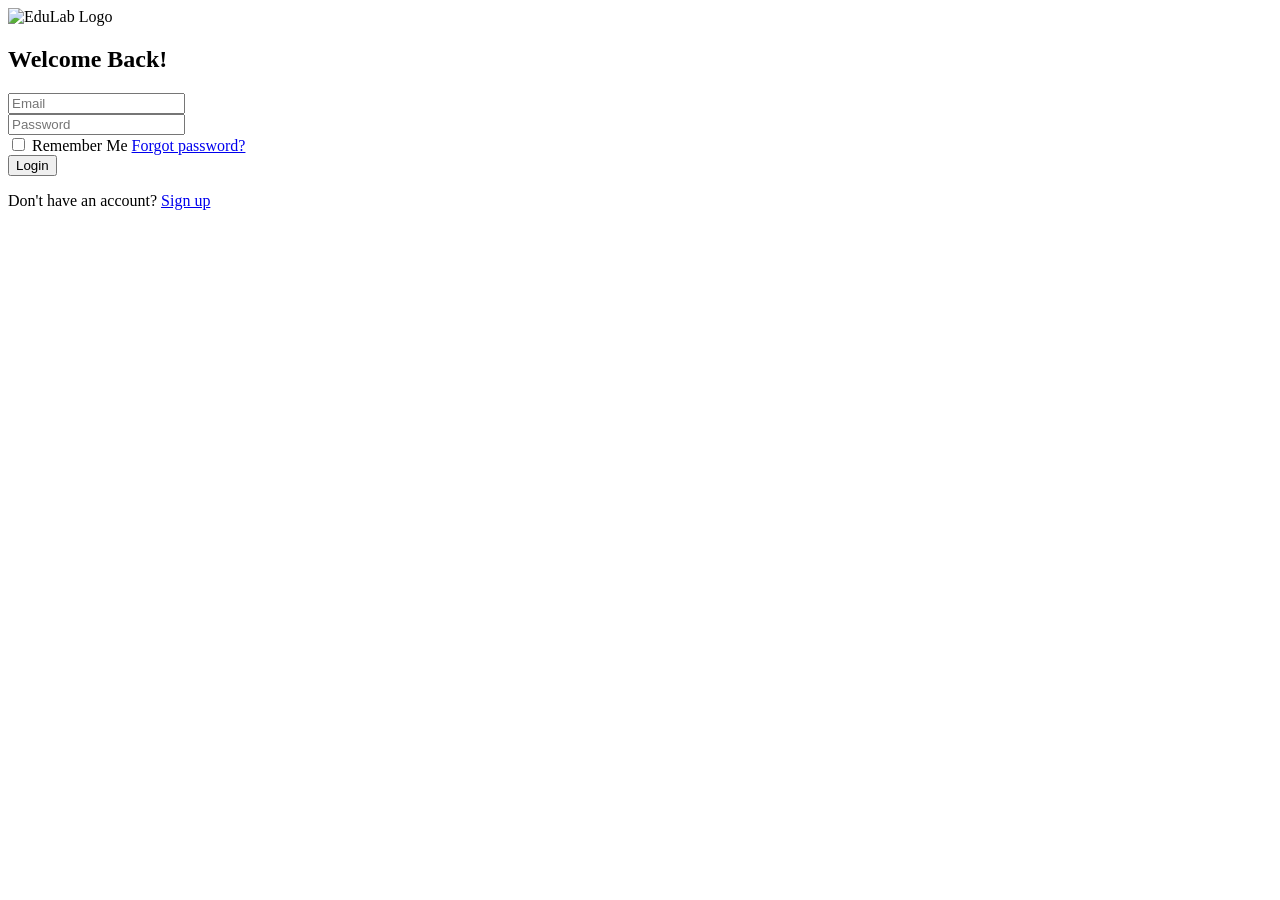
==== login.html @ 80494609 "Login" ====
<!DOCTYPE html>
<html lang="en">
<head>
<meta charset="UTF-8">
<meta name="viewport" content="width=device-width, initial-scale=1.0">
<title>Login - EduLab</title>
<link rel="stylesheet" href="..//css/login.css">
</head>
<body>

<div class="container">

    <!-- LEFT SIDE -->
    <div class="left">
        <img src="..//images/boy.png" alt="EduLab Logo">
    </div>

    <!-- RIGHT SIDE -->
    <div class="right">
        <div class="login-box">
            <h2>Welcome Back!</h2>

        <form>
            <div class="input-box">
                <input type="email" name="email" placeholder="Email" required>
            </div>

            <div class="input-box">
                <input type="password" id="password" placeholder="Password" required>
            </div>

            <div class="options">
                <label><input type="checkbox"> Remember Me</label>
                <a href="#">Forgot password?</a>
            </div>

            <button id="loginBtn">Login</button>

        </form>
            <div class="signup">
                <p>Don't have an account? <a href="signup.html">Sign up</a></p>
            </div>
        </div>
    </div>
</div>

<script src="..//js/login.js"></script>
</body>
</html>
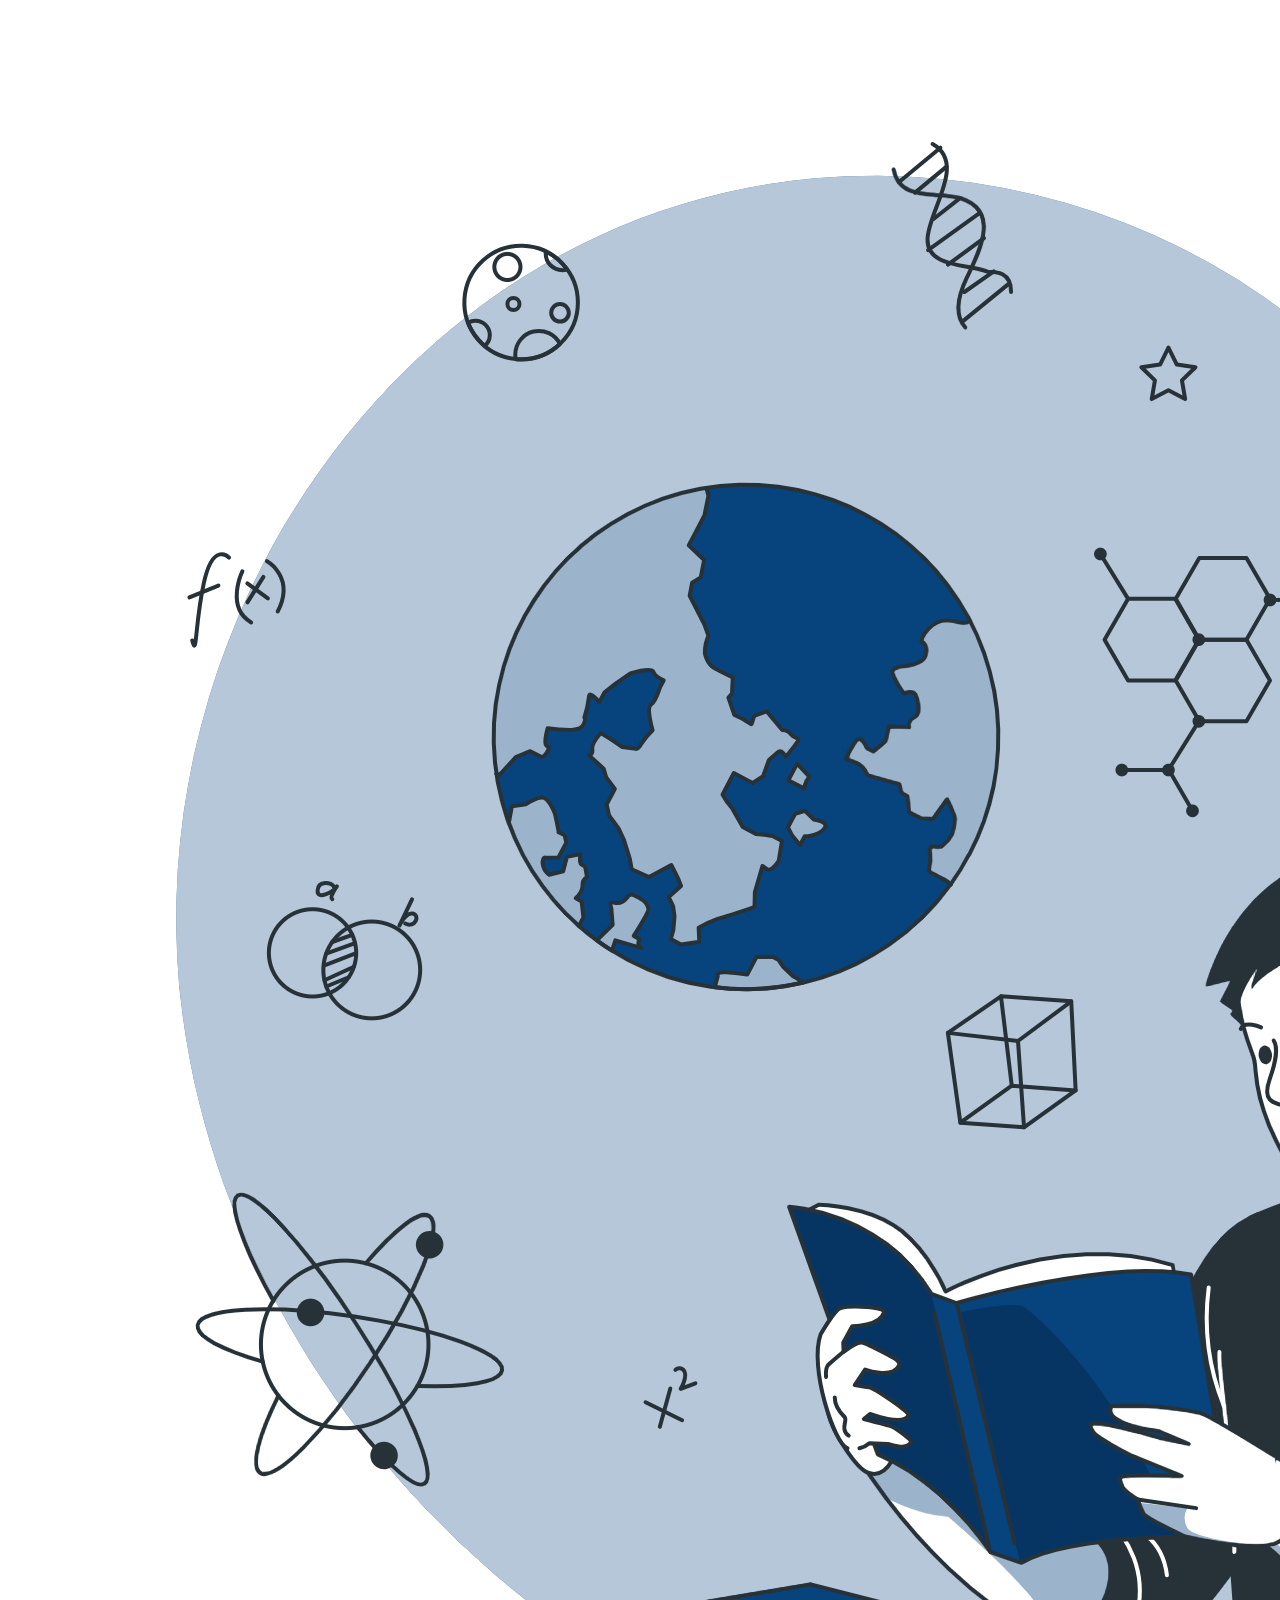
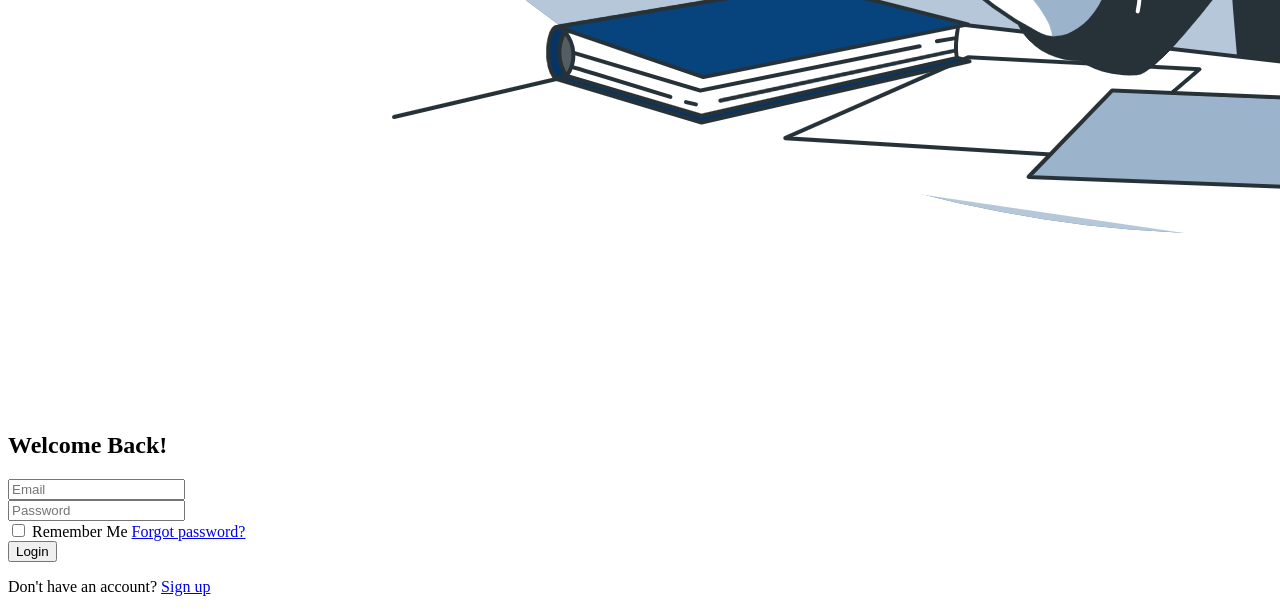
==== commit 29cffbe0: "fix" ====
--- a/login.html
+++ b/login.html
@@ -4,7 +4,7 @@
 <meta charset="UTF-8">
 <meta name="viewport" content="width=device-width, initial-scale=1.0">
 <title>Login - EduLab</title>
-<link rel="stylesheet" href="..//css/login.css">
+<link rel="stylesheet" href="login.css">
 </head>
 <body>
 
@@ -12,7 +12,7 @@
 
     <!-- LEFT SIDE -->
     <div class="left">
-        <img src="..//images/boy.png" alt="EduLab Logo">
+        <img src="./images/boy.png" alt="EduLab Logo">
     </div>
 
     <!-- RIGHT SIDE -->
@@ -44,6 +44,6 @@
     </div>
 </div>
 
-<script src="..//js/login.js"></script>
+<script src="login.js"></script>
 </body>
 </html>
